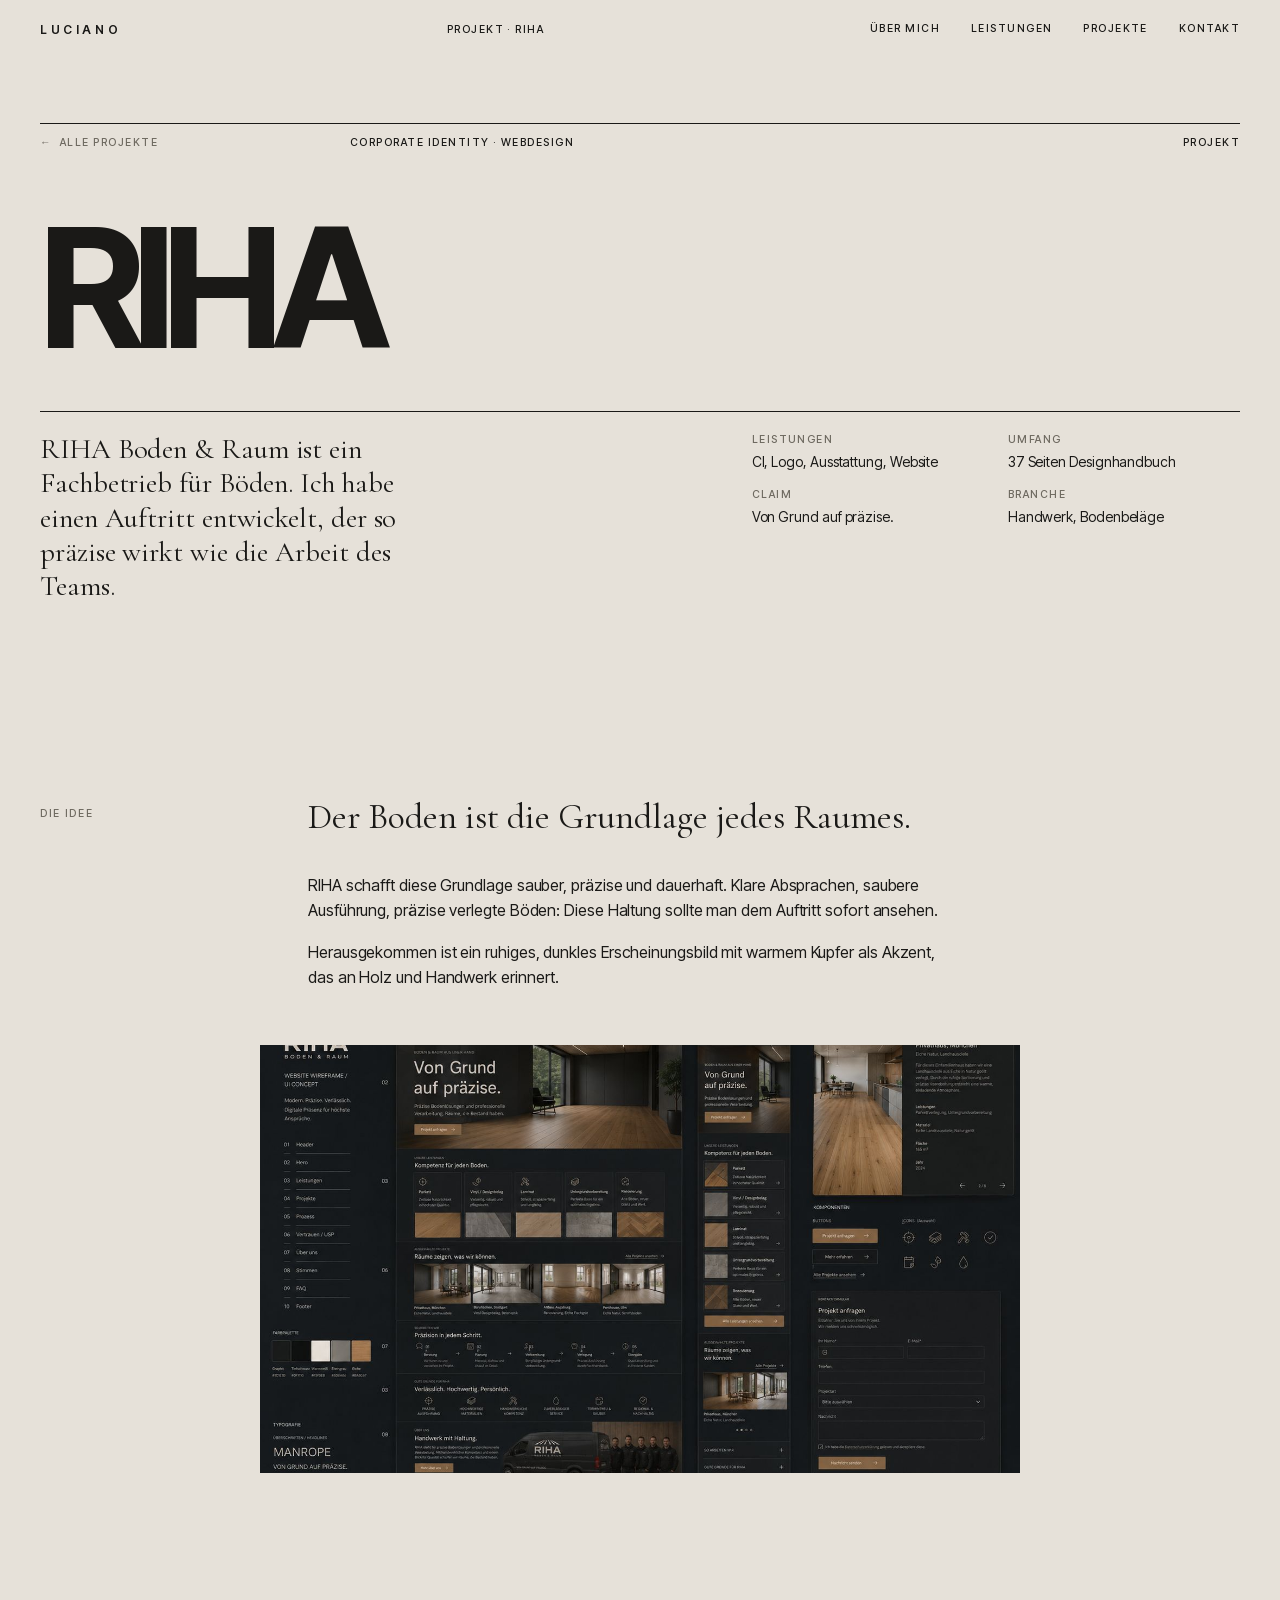
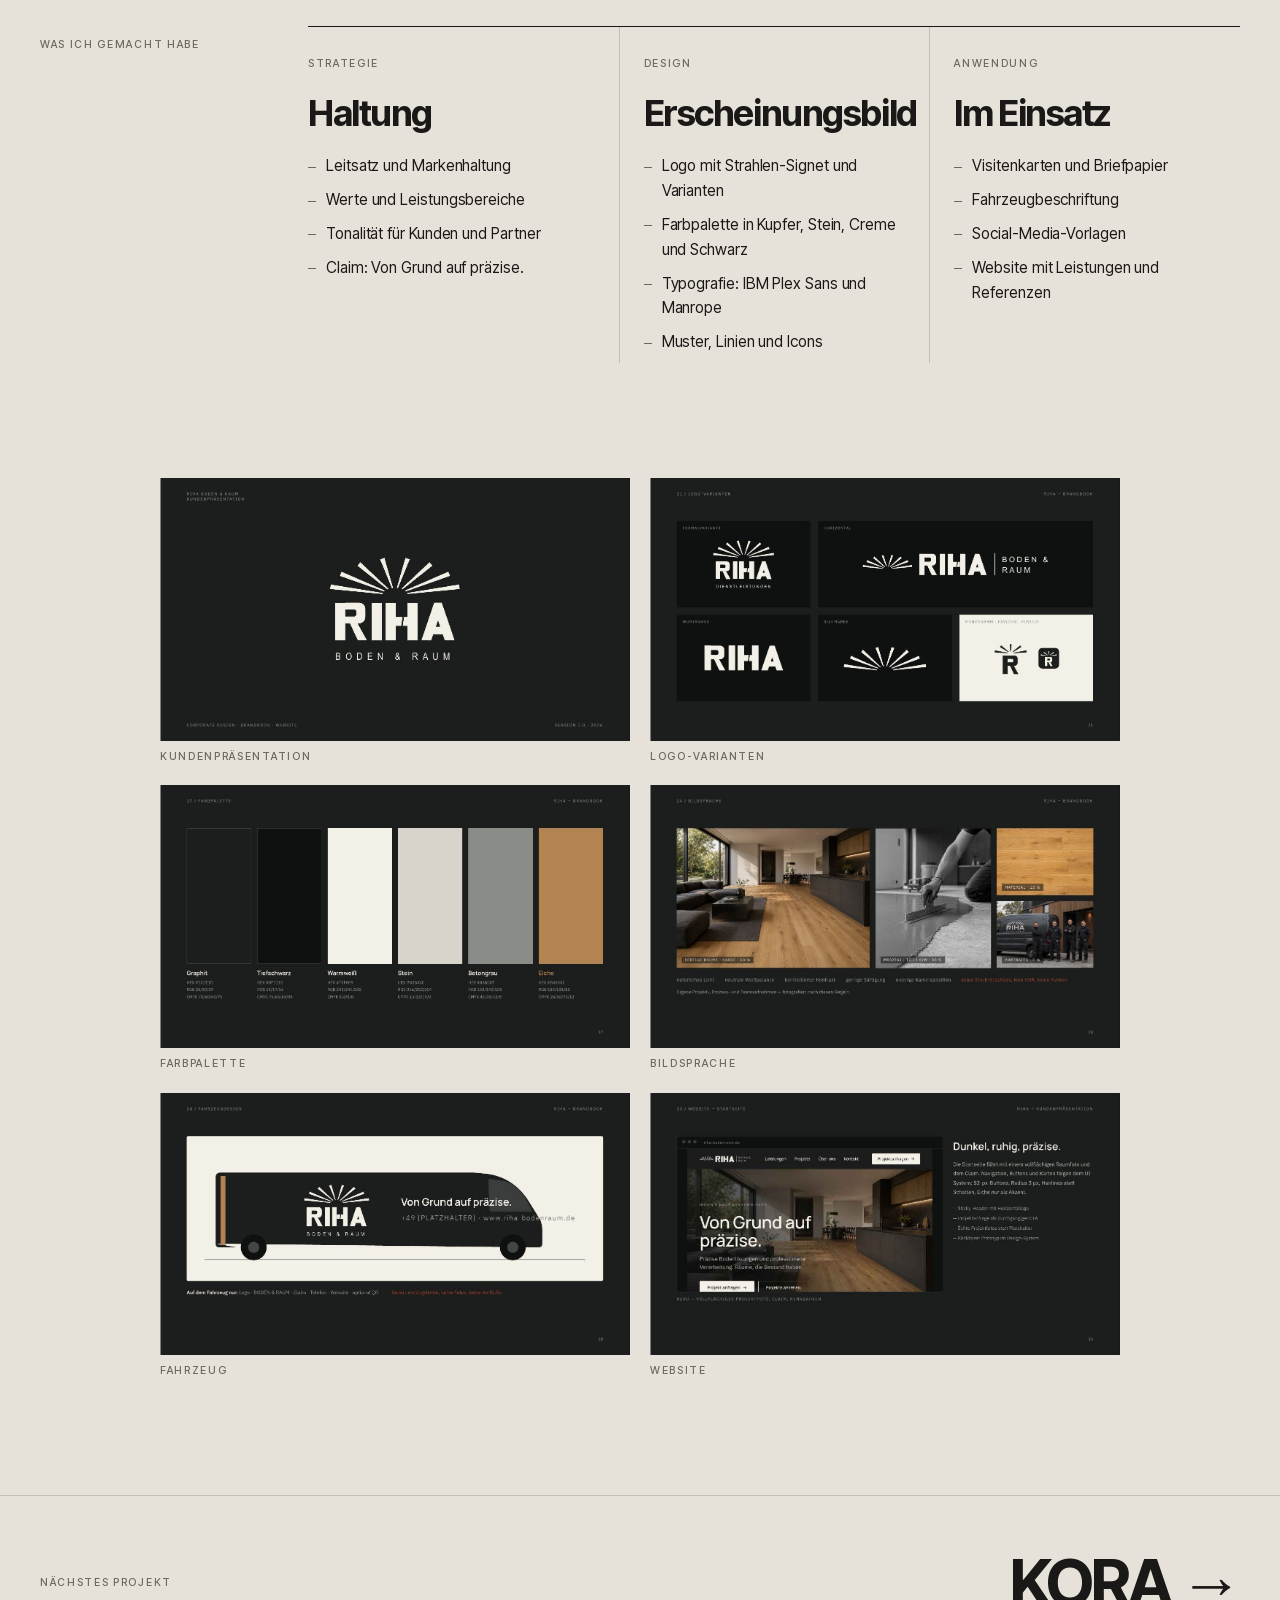
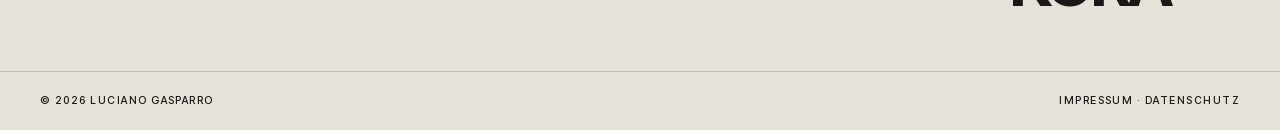
==== projekte/riha.html @ 488e6970 "Portfolio-Website: Startseite, acht Projektseiten, Impressum und Datenschutz Co-Authored-By: Claude " ====
<!doctype html>
<html lang="de">
<head>
<meta charset="utf-8">
<meta name="viewport" content="width=device-width, initial-scale=1, viewport-fit=cover">
<title>RIHA · Luciano</title>
<meta name="claude:viewport-fit-sides" content="cover">
<meta name="description" content="RIHA Boden &amp; Raum: Corporate Identity, Designhandbuch und Website für einen Bodenleger-Betrieb.">
<link rel="stylesheet" href="../assets/fonts/fonts.css">
<link rel="stylesheet" href="../assets/site.css">
<link rel="stylesheet" href="../assets/editorial.css">
<style>
  :root { padding-top: env(safe-area-inset-top, 0px); padding-bottom: env(safe-area-inset-bottom, 0px); }
  .case { --brand: #B07A4A; --brand-ink: #141414; }
  .word-cover { display: grid; place-items: center; text-align: center; padding: 24px; }
  .word-cover .word { font-family: var(--font-display); font-weight: 800; font-stretch: 118%; font-size: clamp(48px, 10vw, 140px); letter-spacing: .04em; line-height: 1; }
  .word-cover .sub { font-family: var(--font-mono); font-size: 12px; letter-spacing: .3em; text-transform: uppercase; margin-top: 16px; opacity: .85; }
</style>
</head>
<body class="case">

<header class="e-top">
  <div class="e-wrap e-top-row">
    <a class="e-logo" href="../index.html">Luciano</a>
    <span class="e-mini e-hide-s">Projekt · RIHA</span>
    <nav class="e-nav" aria-label="Hauptnavigation">
      <a href="../index.html#ueber-mich">Über mich</a>
      <a href="../index.html#leistungen">Leistungen</a>
      <a href="../index.html#projekte">Projekte</a>
      <a href="../index.html#kontakt">Kontakt</a>
    </nav>
  </div>
</header>

<main>
  <section class="c-hero">
    <div class="e-wrap">
      <div class="e-sec-head"><a class="back e-mini" href="../index.html#projekte"><span aria-hidden="true">←</span> Alle Projekte</a><span class="e-mini">Corporate Identity · Webdesign</span><span class="e-mini e-hide-s">Projekt</span></div>
      <h1 class="c-title">RIHA</h1>
      <div class="c-hero-grid">
        <p class="lead">RIHA Boden &amp; Raum ist ein Fachbetrieb für Böden. Ich habe einen Auftritt entwickelt, der so präzise wirkt wie die Arbeit des Teams.</p>
        <dl class="c-meta">
        <div><dt>Leistungen</dt><dd>CI, Logo, Ausstattung, Website</dd></div>
        <div><dt>Umfang</dt><dd>37 Seiten Designhandbuch</dd></div>
        <div><dt>Claim</dt><dd>Von Grund auf präzise.</dd></div>
        <div><dt>Branche</dt><dd>Handwerk, Bodenbeläge</dd></div>
        </dl>
      </div>
    </div>
  </section>

  <section class="case-sec">
    <div class="wrap grid">
      <p class="label">Die Idee</p>
      <div class="body">
        <p class="big">Der Boden ist die Grundlage jedes Raumes.</p>
        <p>RIHA schafft diese Grundlage sauber, präzise und dauerhaft. Klare Absprachen, saubere Ausführung, präzise verlegte Böden: Diese Haltung sollte man dem Auftritt sofort ansehen.</p>
        <p>Herausgekommen ist ein ruhiges, dunkles Erscheinungsbild mit warmem Kupfer als Akzent, das an Holz und Handwerk erinnert.</p>
      </div>
    </div>
  </section>
  <div class="e-wrap c-media-wrap">
    <figure class="c-media"><img src="../assets/projekte/riha/web.jpg" alt="Website von RIHA Boden &amp; Raum auf mehreren Seiten" style="object-position:50% 30%"></figure>
  </div>

  <section class="case-sec">
    <div class="wrap grid">
      <p class="label">Was ich gemacht habe</p>
      <div class="body">
        <div class="did">
          <article>
            <span class="label">Strategie</span>
            <h3>Haltung</h3>
            <ul>
              <li>Leitsatz und Markenhaltung</li>
              <li>Werte und Leistungsbereiche</li>
              <li>Tonalität für Kunden und Partner</li>
              <li>Claim: Von Grund auf präzise.</li>
            </ul>
          </article>
          <article>
            <span class="label">Design</span>
            <h3>Erscheinungsbild</h3>
            <ul>
              <li>Logo mit Strahlen-Signet und Varianten</li>
              <li>Farbpalette in Kupfer, Stein, Creme und Schwarz</li>
              <li>Typografie: IBM Plex Sans und Manrope</li>
              <li>Muster, Linien und Icons</li>
            </ul>
          </article>
          <article>
            <span class="label">Anwendung</span>
            <h3>Im Einsatz</h3>
            <ul>
              <li>Visitenkarten und Briefpapier</li>
              <li>Fahrzeugbeschriftung</li>
              <li>Social-Media-Vorlagen</li>
              <li>Website mit Leistungen und Referenzen</li>
            </ul>
          </article>
        </div>
      </div>
    </div>
  </section>

  <section class="case-sec" aria-label="Bilder">
    <div class="wrap">
      <div class="gallery">
        <figure class="g-half"><img src="../assets/projekte/riha/s1.jpg" alt="Titelseite der RIHA Kundenpräsentation" loading="lazy"><figcaption>Kundenpräsentation</figcaption></figure>
        <figure class="g-half"><img src="../assets/projekte/riha/s12.jpg" alt="RIHA Logo-Varianten" loading="lazy"><figcaption>Logo-Varianten</figcaption></figure>
        <figure class="g-half"><img src="../assets/projekte/riha/s18.jpg" alt="RIHA Farbpalette" loading="lazy"><figcaption>Farbpalette</figcaption></figure>
        <figure class="g-half"><img src="../assets/projekte/riha/s25.jpg" alt="RIHA Bildsprache mit Holzböden" loading="lazy"><figcaption>Bildsprache</figcaption></figure>
        <figure class="g-half"><img src="../assets/projekte/riha/s29.jpg" alt="RIHA Fahrzeugbeschriftung" loading="lazy"><figcaption>Fahrzeug</figcaption></figure>
        <figure class="g-half"><img src="../assets/projekte/riha/s34.jpg" alt="RIHA Website-Startseite" loading="lazy"><figcaption>Website</figcaption></figure>
      </div>
    </div>
  </section>
</main>

<nav class="case-next" aria-label="Nächstes Projekt">
  <div class="wrap">
    <span class="label">Nächstes Projekt</span>
    <a class="big" href="kora.html">KORA →</a>
  </div>
</nav>

<footer class="e-foot">
  <div class="e-wrap e-top-row">
    <span class="e-mini">© 2026 Luciano Gasparro</span>
    <span class="e-mini"><a href="../impressum.html">Impressum</a> · <a href="../datenschutz.html">Datenschutz</a></span>
  </div>
</footer>
</body>
</html>
---- assets/fonts/fonts.css ----
/* latin-ext */
@font-face {
  font-family: 'Cormorant Garamond';
  font-style: italic;
  font-weight: 400;
  font-display: swap;
  src: url(CormorantGaramond-400-italic-latin-ext.woff2) format('woff2');
  unicode-range: U+0100-02BA, U+02BD-02C5, U+02C7-02CC, U+02CE-02D7, U+02DD-02FF, U+0304, U+0308, U+0329, U+1D00-1DBF, U+1E00-1E9F, U+1EF2-1EFF, U+2020, U+20A0-20AB, U+20AD-20C4, U+2113, U+2C60-2C7F, U+A720-A7FF;
}
/* latin */
@font-face {
  font-family: 'Cormorant Garamond';
  font-style: italic;
  font-weight: 400;
  font-display: swap;
  src: url(CormorantGaramond-400-italic-latin.woff2) format('woff2');
  unicode-range: U+0000-00FF, U+0131, U+0152-0153, U+02BB-02BC, U+02C6, U+02DA, U+02DC, U+0304, U+0308, U+0329, U+2000-206F, U+20AC, U+2122, U+2191, U+2193, U+2212, U+2215, U+FEFF, U+FFFD;
}
/* latin-ext */
@font-face {
  font-family: 'Cormorant Garamond';
  font-style: normal;
  font-weight: 400;
  font-display: swap;
  src: url(CormorantGaramond-400-normal-latin-ext.woff2) format('woff2');
  unicode-range: U+0100-02BA, U+02BD-02C5, U+02C7-02CC, U+02CE-02D7, U+02DD-02FF, U+0304, U+0308, U+0329, U+1D00-1DBF, U+1E00-1E9F, U+1EF2-1EFF, U+2020, U+20A0-20AB, U+20AD-20C4, U+2113, U+2C60-2C7F, U+A720-A7FF;
}
/* latin */
@font-face {
  font-family: 'Cormorant Garamond';
  font-style: normal;
  font-weight: 400;
  font-display: swap;
  src: url(CormorantGaramond-400-normal-latin.woff2) format('woff2');
  unicode-range: U+0000-00FF, U+0131, U+0152-0153, U+02BB-02BC, U+02C6, U+02DA, U+02DC, U+0304, U+0308, U+0329, U+2000-206F, U+20AC, U+2122, U+2191, U+2193, U+2212, U+2215, U+FEFF, U+FFFD;
}
/* latin-ext */
@font-face {
  font-family: 'Cormorant Garamond';
  font-style: normal;
  font-weight: 500;
  font-display: swap;
  src: url(CormorantGaramond-500-normal-latin-ext.woff2) format('woff2');
  unicode-range: U+0100-02BA, U+02BD-02C5, U+02C7-02CC, U+02CE-02D7, U+02DD-02FF, U+0304, U+0308, U+0329, U+1D00-1DBF, U+1E00-1E9F, U+1EF2-1EFF, U+2020, U+20A0-20AB, U+20AD-20C4, U+2113, U+2C60-2C7F, U+A720-A7FF;
}
/* latin */
@font-face {
  font-family: 'Cormorant Garamond';
  font-style: normal;
  font-weight: 500;
  font-display: swap;
  src: url(CormorantGaramond-500-normal-latin.woff2) format('woff2');
  unicode-range: U+0000-00FF, U+0131, U+0152-0153, U+02BB-02BC, U+02C6, U+02DA, U+02DC, U+0304, U+0308, U+0329, U+2000-206F, U+20AC, U+2122, U+2191, U+2193, U+2212, U+2215, U+FEFF, U+FFFD;
}
/* latin-ext */
@font-face {
  font-family: 'Inter Tight';
  font-style: italic;
  font-weight: 400;
  font-display: swap;
  src: url(InterTight-400-italic-latin-ext.woff2) format('woff2');
  unicode-range: U+0100-02BA, U+02BD-02C5, U+02C7-02CC, U+02CE-02D7, U+02DD-02FF, U+0304, U+0308, U+0329, U+1D00-1DBF, U+1E00-1E9F, U+1EF2-1EFF, U+2020, U+20A0-20AB, U+20AD-20C4, U+2113, U+2C60-2C7F, U+A720-A7FF;
}
/* latin */
@font-face {
  font-family: 'Inter Tight';
  font-style: italic;
  font-weight: 400;
  font-display: swap;
  src: url(InterTight-400-italic-latin.woff2) format('woff2');
  unicode-range: U+0000-00FF, U+0131, U+0152-0153, U+02BB-02BC, U+02C6, U+02DA, U+02DC, U+0304, U+0308, U+0329, U+2000-206F, U+20AC, U+2122, U+2191, U+2193, U+2212, U+2215, U+FEFF, U+FFFD;
}
/* latin-ext */
@font-face {
  font-family: 'Inter Tight';
  font-style: normal;
  font-weight: 400;
  font-display: swap;
  src: url(InterTight-400-normal-latin-ext.woff2) format('woff2');
  unicode-range: U+0100-02BA, U+02BD-02C5, U+02C7-02CC, U+02CE-02D7, U+02DD-02FF, U+0304, U+0308, U+0329, U+1D00-1DBF, U+1E00-1E9F, U+1EF2-1EFF, U+2020, U+20A0-20AB, U+20AD-20C4, U+2113, U+2C60-2C7F, U+A720-A7FF;
}
/* latin */
@font-face {
  font-family: 'Inter Tight';
  font-style: normal;
  font-weight: 400;
  font-display: swap;
  src: url(InterTight-400-normal-latin.woff2) format('woff2');
  unicode-range: U+0000-00FF, U+0131, U+0152-0153, U+02BB-02BC, U+02C6, U+02DA, U+02DC, U+0304, U+0308, U+0329, U+2000-206F, U+20AC, U+2122, U+2191, U+2193, U+2212, U+2215, U+FEFF, U+FFFD;
}
/* latin-ext */
@font-face {
  font-family: 'Inter Tight';
  font-style: normal;
  font-weight: 500;
  font-display: swap;
  src: url(InterTight-500-normal-latin-ext.woff2) format('woff2');
  unicode-range: U+0100-02BA, U+02BD-02C5, U+02C7-02CC, U+02CE-02D7, U+02DD-02FF, U+0304, U+0308, U+0329, U+1D00-1DBF, U+1E00-1E9F, U+1EF2-1EFF, U+2020, U+20A0-20AB, U+20AD-20C4, U+2113, U+2C60-2C7F, U+A720-A7FF;
}
/* latin */
@font-face {
  font-family: 'Inter Tight';
  font-style: normal;
  font-weight: 500;
  font-display: swap;
  src: url(InterTight-500-normal-latin.woff2) format('woff2');
  unicode-range: U+0000-00FF, U+0131, U+0152-0153, U+02BB-02BC, U+02C6, U+02DA, U+02DC, U+0304, U+0308, U+0329, U+2000-206F, U+20AC, U+2122, U+2191, U+2193, U+2212, U+2215, U+FEFF, U+FFFD;
}
/* latin-ext */
@font-face {
  font-family: 'Inter Tight';
  font-style: normal;
  font-weight: 600;
  font-display: swap;
  src: url(InterTight-600-normal-latin-ext.woff2) format('woff2');
  unicode-range: U+0100-02BA, U+02BD-02C5, U+02C7-02CC, U+02CE-02D7, U+02DD-02FF, U+0304, U+0308, U+0329, U+1D00-1DBF, U+1E00-1E9F, U+1EF2-1EFF, U+2020, U+20A0-20AB, U+20AD-20C4, U+2113, U+2C60-2C7F, U+A720-A7FF;
}
/* latin */
@font-face {
  font-family: 'Inter Tight';
  font-style: normal;
  font-weight: 600;
  font-display: swap;
  src: url(InterTight-600-normal-latin.woff2) format('woff2');
  unicode-range: U+0000-00FF, U+0131, U+0152-0153, U+02BB-02BC, U+02C6, U+02DA, U+02DC, U+0304, U+0308, U+0329, U+2000-206F, U+20AC, U+2122, U+2191, U+2193, U+2212, U+2215, U+FEFF, U+FFFD;
}
/* latin-ext */
@font-face {
  font-family: 'Inter Tight';
  font-style: normal;
  font-weight: 700;
  font-display: swap;
  src: url(InterTight-700-normal-latin-ext.woff2) format('woff2');
  unicode-range: U+0100-02BA, U+02BD-02C5, U+02C7-02CC, U+02CE-02D7, U+02DD-02FF, U+0304, U+0308, U+0329, U+1D00-1DBF, U+1E00-1E9F, U+1EF2-1EFF, U+2020, U+20A0-20AB, U+20AD-20C4, U+2113, U+2C60-2C7F, U+A720-A7FF;
}
/* latin */
@font-face {
  font-family: 'Inter Tight';
  font-style: normal;
  font-weight: 700;
  font-display: swap;
  src: url(InterTight-700-normal-latin.woff2) format('woff2');
  unicode-range: U+0000-00FF, U+0131, U+0152-0153, U+02BB-02BC, U+02C6, U+02DA, U+02DC, U+0304, U+0308, U+0329, U+2000-206F, U+20AC, U+2122, U+2191, U+2193, U+2212, U+2215, U+FEFF, U+FFFD;
}
---- assets/site.css ----
/* Layout: editorial und minimal. Greige Papier, Schwarz, viel Weißraum, schwere Grotesk-Headlines,
   feine Serif für Zitate, winzige gesperrte Labels. Bilder in der Übersicht schwarz-weiß. */
:root {
  --paper: #E6E1D9;
  --paper-2: #DCD6CC;
  --ink: #1A1917;
  --ink-soft: #6E6960;
  --line: #C6BFB3;
  --accent: #1A1917;
  --on-accent: #E6E1D9;
  --band: #1A1917;
  --on-band: #E6E1D9;
  --font-display: "Inter Tight", "Helvetica Neue", Arial, sans-serif;
  --font-body: "Inter Tight", "Helvetica Neue", Arial, sans-serif;
  --font-serif: "Cormorant Garamond", Georgia, "Times New Roman", serif;
  --font-mono: "Inter Tight", "Helvetica Neue", Arial, sans-serif;
  --max: 1240px;
}
/* Bewusst nur helles Papier: der Editorial-Look lebt vom Greige. */
:root { color-scheme: light; }

* { box-sizing: border-box; }
html { scroll-behavior: smooth; }
body {
  margin: 0; background: var(--paper); color: var(--ink);
  font-family: var(--font-body); font-size: 17px; line-height: 1.6;
  -webkit-font-smoothing: antialiased;
}
body::before { content: ""; position: fixed; inset: 0 0 auto; height: env(safe-area-inset-top, 0px); z-index: 10; background: var(--paper); }
a { color: inherit; }
:focus-visible { outline: 2px solid var(--accent); outline-offset: 3px; }
.wrap {
  max-width: var(--max); margin: 0 auto;
  padding-left: max(16px, env(safe-area-inset-left, 0px));
  padding-right: max(16px, env(safe-area-inset-right, 0px));
}
@media (min-width: 720px) { .wrap { padding-left: max(40px, env(safe-area-inset-left, 0px)); padding-right: max(40px, env(safe-area-inset-right, 0px)); } }

.label {
  font-family: var(--font-mono); font-size: 12px; letter-spacing: .08em;
  text-transform: uppercase; color: var(--ink-soft);
}
h1, h2, h3 { font-family: var(--font-display); margin: 0; text-wrap: balance; }
h2 {
  font-size: clamp(34px, 5.4vw, 64px); line-height: .98; font-weight: 800;
  font-stretch: 112%; letter-spacing: -.02em; text-transform: uppercase;
}

/* Header */
header.top {
  position: sticky; top: env(safe-area-inset-top, 0px); z-index: 5;
  background: color-mix(in srgb, var(--paper) 88%, transparent);
  backdrop-filter: blur(10px); border-bottom: 1px solid var(--line);
}
header.top .wrap { display: flex; align-items: center; justify-content: space-between; gap: 16px; padding-block: 14px; }
.logo { font-family: var(--font-display); font-weight: 900; font-stretch: 125%; font-size: 18px; text-decoration: none; letter-spacing: -.01em; }
.logo span { color: var(--accent); }
nav.main { display: flex; gap: 22px; align-items: center; }
nav.main a { text-decoration: none; font-size: 15px; color: var(--ink-soft); }
nav.main a:hover { color: var(--ink); }
.btn {
  display: inline-flex; align-items: center; gap: 10px; border: 0; cursor: pointer;
  background: var(--accent); color: var(--on-accent); text-decoration: none;
  font: 600 15px/1 var(--font-body); padding: 13px 18px; border-radius: 999px;
  transition: transform .2s ease;
}
.btn:hover { transform: translateY(-1px); }
.btn.ghost { background: transparent; color: var(--ink); box-shadow: inset 0 0 0 1.5px var(--ink); }
nav.main .btn { color: var(--on-accent); padding: 10px 16px; }
@media (max-width: 760px) { nav.main a:not(.btn) { display: none; } }

/* Hero */
.hero .wrap {
  display: grid; grid-template-columns: minmax(0, 1.35fr) minmax(260px, .85fr); gap: clamp(24px, 4vw, 56px);
  align-items: end; padding-block: clamp(40px, 7vw, 88px) clamp(40px, 6vw, 72px);
}
.hero h1 {
  font-size: clamp(42px, 7vw, 100px); line-height: .86; font-weight: 900;
  font-stretch: 125%; letter-spacing: -.035em; text-transform: uppercase;
}
.hero h1 em { font-style: normal; color: var(--accent); display: block; font-stretch: 62%; font-weight: 800; letter-spacing: -.02em; }
.hero .lead { font-size: clamp(18px, 1.6vw, 21px); max-width: 34ch; margin: 28px 0 32px; color: var(--ink); }
.hero .actions { display: flex; flex-wrap: wrap; gap: 12px; }
.hero .meta { display: flex; flex-wrap: wrap; gap: 8px 22px; margin-top: 36px; }
.portrait { position: relative; margin: 0; min-width: 0; }
.portrait img { display: block; width: 100%; max-width: 100%; aspect-ratio: 4 / 5; object-fit: cover; object-position: 50% 18%; border-radius: 4px; filter: contrast(1.04); }
.portrait figcaption {
  position: absolute; left: 14px; bottom: 14px; background: var(--paper); color: var(--ink);
  font-family: var(--font-mono); font-size: 12px; padding: 7px 10px; border-radius: 3px;
  display: flex; gap: 8px; align-items: center;
}
.dot { width: 8px; height: 8px; border-radius: 50%; background: #1FB35A; box-shadow: 0 0 0 3px color-mix(in srgb, #1FB35A 25%, transparent); }
@media (max-width: 820px) {
  .hero .wrap { grid-template-columns: 1fr; }
  .portrait { max-width: 420px; }
}

/* Laufband */
.ticker { border-block: 1px solid var(--line); overflow: hidden; background: var(--paper-2); }
.ticker .row { display: flex; gap: 40px; padding-block: 16px; white-space: nowrap; width: max-content; animation: run 38s linear infinite; }
.ticker span { font-family: var(--font-display); font-weight: 700; font-stretch: 115%; font-size: 20px; text-transform: uppercase; letter-spacing: -.01em; }
.ticker span.x { color: var(--accent); }
@keyframes run { to { transform: translateX(-50%); } }
@media (prefers-reduced-motion: reduce) { .ticker .row { animation: none; } html { scroll-behavior: auto; } }

section.block { padding-block: clamp(64px, 9vw, 120px); }
.head { display: grid; grid-template-columns: 220px 1fr; gap: 24px; margin-bottom: clamp(36px, 5vw, 56px); }
.head .label { padding-top: 10px; }
@media (max-width: 760px) { .head { grid-template-columns: 1fr; gap: 12px; } }

/* Über mich */
.about { display: grid; grid-template-columns: 220px 1fr 1fr; gap: 24px 48px; }
.about p { margin: 0 0 1em; max-width: 60ch; }
.about .big { font-family: var(--font-display); font-weight: 600; font-stretch: 100%; font-size: clamp(22px, 2.3vw, 30px); line-height: 1.22; letter-spacing: -.01em; }
.facts { grid-column: 2 / -1; display: grid; grid-template-columns: repeat(3, 1fr); border-top: 1px solid var(--line); margin-top: 16px; }
.facts div { padding: 20px 20px 0 0; }
.facts strong { display: block; font-family: var(--font-display); font-size: 17px; font-weight: 700; margin-bottom: 4px; }
.facts span { color: var(--ink-soft); font-size: 15px; }
@media (max-width: 900px) {
  .about { grid-template-columns: 1fr; }
  .facts { grid-column: auto; grid-template-columns: 1fr; }
  .facts div { padding: 16px 0; border-bottom: 1px solid var(--line); }
}

/* Leistungen */
.services { display: grid; grid-template-columns: repeat(3, 1fr); border-top: 1.5px solid var(--ink); }
.service { padding: 28px 28px 32px 0; border-right: 1px solid var(--line); min-width: 0; }
.service + .service { padding-left: 28px; }
.service:last-child { border-right: 0; }
.service .label { color: var(--accent); }
.service h3 { font-size: clamp(26px, 2.6vw, 34px); font-weight: 800; font-stretch: 112%; text-transform: uppercase; letter-spacing: -.015em; margin: 14px 0 12px; }
.service p { margin: 0 0 18px; color: var(--ink-soft); }
.service ul { list-style: none; margin: 0; padding: 0; display: grid; gap: 8px; }
.service li { display: flex; gap: 10px; font-size: 15.5px; }
.service li::before { content: ""; flex: none; width: 10px; height: 1.5px; background: var(--ink); margin-top: .8em; }
@media (max-width: 900px) {
  .services { grid-template-columns: 1fr; }
  .service, .service + .service { padding: 26px 0; border-right: 0; border-bottom: 1px solid var(--line); }
}

/* Ablauf */
.steps { display: grid; grid-template-columns: repeat(4, 1fr); gap: 16px; counter-reset: s; }
.step { background: var(--paper-2); border-radius: 4px; padding: 22px; min-width: 0; }
.step .n { font-family: var(--font-mono); font-size: 13px; color: var(--accent); }
.step h3 { font-size: 21px; font-weight: 700; font-stretch: 105%; margin: 26px 0 8px; }
.step p { margin: 0; font-size: 15px; color: var(--ink-soft); }
@media (max-width: 900px) { .steps { grid-template-columns: 1fr 1fr; } }
@media (max-width: 520px) { .steps { grid-template-columns: 1fr; } }

/* Projekte */
.projects { display: grid; grid-template-columns: repeat(2, 1fr); gap: clamp(20px, 3vw, 36px); }
.project { min-width: 0; text-decoration: none; display: block; }
.project .cover {
  aspect-ratio: 4 / 3; max-width: 100%; border-radius: 4px; overflow: hidden; position: relative;
  background: var(--paper-2); display: grid; place-items: center;
}
.project .cover img { width: 100%; height: 100%; object-fit: cover; display: block; transition: transform .5s ease; }
.project:hover .cover img { transform: scale(1.03); }
.project .cover.empty { border: 1.5px dashed var(--line); }
.project .cover.empty b { font-family: var(--font-display); font-weight: 900; font-stretch: 125%; font-size: clamp(48px, 8vw, 96px); color: var(--line); letter-spacing: -.03em; }
.project .info { display: flex; justify-content: space-between; gap: 16px; padding-top: 14px; align-items: baseline; }
.project h3 { font-size: 22px; font-weight: 700; font-stretch: 105%; }
.project p { margin: 4px 0 0; color: var(--ink-soft); font-size: 15.5px; }
.tags { display: flex; flex-wrap: wrap; gap: 6px; margin-top: 12px; }
.tag { font-family: var(--font-mono); font-size: 11.5px; padding: 4px 9px; border-radius: 99px; border: 1px solid var(--line); color: var(--ink-soft); }
@media (max-width: 700px) { .projects { grid-template-columns: 1fr; } }

/* Kontakt */
.contact { background: var(--accent); color: var(--on-accent); }
.contact .wrap { display: grid; grid-template-columns: 1.1fr 1fr; gap: clamp(32px, 5vw, 72px); padding-block: clamp(64px, 9vw, 120px); }
.contact h2 { font-size: clamp(40px, 7vw, 92px); }
.contact .label { color: color-mix(in srgb, var(--on-accent) 75%, transparent); }
.contact p { max-width: 42ch; font-size: 18px; }
.mail { display: flex; flex-wrap: wrap; align-items: center; gap: 10px; margin-top: 28px; }
.mail code { font-family: var(--font-mono); font-size: 16px; background: color-mix(in srgb, #000 18%, transparent); padding: 10px 14px; border-radius: 4px; user-select: all; overflow-wrap: anywhere; }
.mail button { font: 500 14px var(--font-body); background: transparent; color: var(--on-accent); border: 1.5px solid color-mix(in srgb, var(--on-accent) 60%, transparent); border-radius: 99px; padding: 9px 14px; cursor: pointer; }
form.cf { display: grid; gap: 14px; min-width: 0; }
.cf label { display: grid; gap: 6px; font-size: 14px; }
.cf input, .cf textarea, .cf select {
  font: 16px var(--font-body); color: var(--ink); background: var(--paper);
  border: 0; border-radius: 4px; padding: 13px 14px; width: 100%;
}
.cf textarea { min-height: 120px; resize: vertical; }
.cf .row2 { display: grid; grid-template-columns: 1fr 1fr; gap: 14px; }
.cf .btn { background: var(--ink); color: var(--paper); justify-self: start; }
.cf .note { font-size: 14px; min-height: 1.4em; margin: 0; }
@media (max-width: 820px) { .contact .wrap { grid-template-columns: 1fr; } .cf .row2 { grid-template-columns: 1fr; } }

footer .wrap { display: flex; flex-wrap: wrap; justify-content: space-between; gap: 12px; padding-block: 28px; font-size: 14px; color: var(--ink-soft); }
footer a { text-decoration: none; }

/* ---------- Projekt-Karten mit Markenkachel ---------- */
.project .cover.tile { background: var(--tile-bg); color: var(--tile-fg); }
.project .cover.tile b { font-family: var(--font-display); font-weight: 800; font-stretch: 118%; font-size: clamp(36px, 6vw, 72px); letter-spacing: .06em; color: inherit; }
.project .cover.tile small { position: absolute; left: 18px; bottom: 16px; font-family: var(--font-mono); font-size: 11.5px; letter-spacing: .08em; text-transform: uppercase; opacity: .8; }
.project .more { font-family: var(--font-mono); font-size: 12px; letter-spacing: .06em; text-transform: uppercase; color: var(--accent); white-space: nowrap; }
.project.soon { opacity: .75; }

/* ---------- Projekt-Detailseite (einheitliche Vorlage) ----------
   Jede Projektseite setzt nur --brand und --brand-ink auf <body>. */
.case { --brand: var(--accent); --brand-ink: #fff; }
.back { display: inline-flex; gap: 8px; align-items: center; font-family: var(--font-mono); font-size: 12px; letter-spacing: .08em; text-transform: uppercase; text-decoration: none; color: var(--ink-soft); }
.back:hover { color: var(--ink); }
.case-hero .wrap { padding-block: clamp(32px, 5vw, 56px) clamp(28px, 4vw, 48px); display: grid; gap: 22px; }
.case-hero h1 { font-size: clamp(56px, 12vw, 168px); line-height: .85; font-weight: 900; font-stretch: 125%; letter-spacing: -.035em; text-transform: uppercase; }
.case-hero .lead { font-size: clamp(19px, 1.8vw, 24px); line-height: 1.45; max-width: 46ch; margin: 0; }
.chip { display: inline-flex; align-items: center; gap: 8px; font-family: var(--font-mono); font-size: 12px; letter-spacing: .06em; text-transform: uppercase; padding: 6px 11px; border-radius: 99px; background: var(--brand); color: var(--brand-ink); width: max-content; }
.case-meta { display: grid; grid-template-columns: repeat(4, 1fr); border-top: 1.5px solid var(--ink); border-bottom: 1px solid var(--line); }
.case-meta div { padding: 16px 16px 18px 0; min-width: 0; }
.case-meta div + div { padding-left: 16px; border-left: 1px solid var(--line); }
.case-meta dt { font-family: var(--font-mono); font-size: 11.5px; letter-spacing: .08em; text-transform: uppercase; color: var(--ink-soft); margin-bottom: 6px; }
.case-meta dd { margin: 0; font-weight: 500; font-size: 15.5px; }
@media (max-width: 760px) { .case-meta { grid-template-columns: 1fr 1fr; } .case-meta div:nth-child(3) { padding-left: 0; border-left: 0; } .case-meta div:nth-child(n+3) { border-top: 1px solid var(--line); } }

.case-cover { margin: 0; border-radius: 4px; overflow: hidden; background: var(--brand); color: var(--brand-ink); aspect-ratio: 16 / 7; max-width: 100%; position: relative; }
.case-cover img { width: 100%; height: 100%; object-fit: cover; display: block; }
@media (max-width: 640px) { .case-cover { aspect-ratio: 4 / 3; } }

.case-sec { padding-block: clamp(48px, 7vw, 96px) 0; }
.case-sec .grid { display: grid; grid-template-columns: 220px minmax(0, 1fr); gap: 24px 48px; }
.case-sec h2 { font-size: clamp(28px, 3.6vw, 44px); margin-bottom: 18px; }
.case-sec .body p { margin: 0 0 1em; max-width: 64ch; }
.case-sec .body p.big { font-family: var(--font-display); font-weight: 600; font-size: clamp(21px, 2.1vw, 27px); line-height: 1.3; letter-spacing: -.01em; max-width: 40ch; }
@media (max-width: 760px) { .case-sec .grid { grid-template-columns: 1fr; gap: 10px; } }

.did { display: grid; grid-template-columns: repeat(3, 1fr); border-top: 1.5px solid var(--ink); }
.did article { padding: 22px 24px 8px 0; min-width: 0; }
.did article + article { padding-left: 24px; border-left: 1px solid var(--line); }
.did h3 { font-size: 22px; font-weight: 800; font-stretch: 112%; text-transform: uppercase; margin: 10px 0 12px; }
.did .label { color: var(--accent); }
.did ul { list-style: none; margin: 0; padding: 0; display: grid; gap: 9px; }
.did li { display: flex; gap: 10px; font-size: 15.5px; }
.did li::before { content: ""; flex: none; width: 10px; height: 1.5px; background: var(--ink); margin-top: .8em; }
@media (max-width: 860px) { .did { grid-template-columns: 1fr; } .did article, .did article + article { padding: 20px 0; border-left: 0; border-bottom: 1px solid var(--line); } }

.gallery { display: grid; grid-template-columns: repeat(6, 1fr); gap: 14px; }
.gallery figure { margin: 0; min-width: 0; }
.gallery .g-wide { grid-column: span 6; }
.gallery .g-half { grid-column: span 3; }
.gallery .g-third { grid-column: span 2; }
.gallery .ph { aspect-ratio: 4 / 3; max-width: 100%; border-radius: 4px; border: 1.5px dashed var(--line); display: grid; place-items: center; color: var(--ink-soft); font-family: var(--font-mono); font-size: 12px; letter-spacing: .06em; text-transform: uppercase; text-align: center; padding: 12px; }
.gallery .g-wide .ph { aspect-ratio: 16 / 7; }
.gallery img { width: 100%; height: auto; display: block; border-radius: 4px; }
.gallery figcaption { font-size: 14px; color: var(--ink-soft); padding-top: 8px; }
@media (max-width: 700px) { .gallery .g-half, .gallery .g-third { grid-column: span 6; } }

.result { display: grid; grid-template-columns: repeat(3, 1fr); gap: 14px; }
.result div { background: var(--paper-2); border-radius: 4px; padding: 20px; min-width: 0; }
.result strong { display: block; font-family: var(--font-display); font-size: clamp(26px, 3vw, 38px); font-weight: 800; font-stretch: 110%; line-height: 1; margin-bottom: 10px; font-variant-numeric: tabular-nums; }
.result span { font-size: 15px; color: var(--ink-soft); }
@media (max-width: 760px) { .result { grid-template-columns: 1fr; } }

.case-next { margin-top: clamp(64px, 9vw, 120px); border-top: 1px solid var(--line); }
.case-next .wrap { display: flex; flex-wrap: wrap; justify-content: space-between; align-items: center; gap: 20px; padding-block: 36px; }
.case-next a.big { font-family: var(--font-display); font-weight: 800; font-stretch: 115%; font-size: clamp(26px, 4vw, 44px); text-transform: uppercase; text-decoration: none; letter-spacing: -.02em; }
.case-next a.big:hover { color: var(--accent); }

/* LUNARA: Phasen-Grafik */
.phases { display: grid; grid-template-columns: repeat(4, 1fr); gap: 12px; }
.phase { border-radius: 4px; padding: 20px 18px 22px; min-width: 0; background: var(--ph); color: var(--ph-ink); display: grid; gap: 6px; align-content: start; }
.phase .when { font-family: var(--font-mono); font-size: 11.5px; letter-spacing: .08em; text-transform: uppercase; opacity: .85; }
.phase b { font-family: var(--font-display); font-weight: 800; font-stretch: 120%; font-size: clamp(28px, 3vw, 40px); letter-spacing: .04em; line-height: 1; margin: 18px 0 4px; }
.phase .mood { font-size: 15px; }
.phase .herbs { font-size: 13.5px; opacity: .85; margin-top: 10px; }
@media (max-width: 900px) { .phases { grid-template-columns: 1fr 1fr; } }
@media (max-width: 460px) { .phases { grid-template-columns: 1fr; } }

.range { width: 100%; border-collapse: collapse; font-size: 15.5px; }
.range-wrap { overflow-x: auto; }
.range th, .range td { text-align: left; padding: 12px 12px 12px 0; border-bottom: 1px solid var(--line); vertical-align: top; }
.range th { font-family: var(--font-mono); font-size: 11.5px; letter-spacing: .08em; text-transform: uppercase; color: var(--ink-soft); font-weight: 400; }
.range td.num { text-align: right; font-variant-numeric: tabular-nums; white-space: nowrap; padding-right: 0; }
.range th.num { text-align: right; padding-right: 0; }

.lunara-cover { display: grid; place-items: center; text-align: center; padding: 24px; }
.lunara-cover .word { font-family: "Cormorant Garamond", Georgia, serif; font-weight: 500; font-size: clamp(56px, 11vw, 150px); letter-spacing: .28em; margin-right: -.28em; line-height: 1; }
.lunara-cover .sub { font-family: var(--font-mono); font-size: 12px; letter-spacing: .3em; text-transform: uppercase; margin-top: 14px; opacity: .85; }
.lunara-cover .moons { display: flex; gap: 14px; justify-content: center; margin-top: 26px; }
.lunara-cover .moons i { width: 18px; height: 18px; border-radius: 50%; border: 1.5px solid currentColor; display: block; }
.lunara-cover .moons i:nth-child(2) { background: linear-gradient(90deg, transparent 50%, currentColor 50%); }
.lunara-cover .moons i:nth-child(3) { background: currentColor; }
.lunara-cover .moons i:nth-child(4) { background: linear-gradient(90deg, currentColor 50%, transparent 50%); }
.phase img { width: calc(100% + 36px); max-width: none; margin: -20px -18px 6px; aspect-ratio: 4 / 3; object-fit: cover; border-radius: 4px 4px 0 0; display: block; }
.phase b { margin-top: 10px; }
.journey { list-style: none; counter-reset: j; margin: 24px 0 0; padding: 0; display: grid; grid-template-columns: repeat(4, 1fr); gap: 1px; background: var(--line); border: 1px solid var(--line); border-radius: 4px; overflow: hidden; }
.journey li { counter-increment: j; background: var(--paper); padding: 16px 14px 18px; display: grid; gap: 4px; min-width: 0; }
.journey li::before { content: counter(j, decimal-leading-zero); font-family: var(--font-mono); font-size: 12px; color: var(--accent); }
.journey b { font-family: var(--font-display); font-size: 17px; font-weight: 700; }
.journey span { font-size: 14px; color: var(--ink-soft); }
@media (max-width: 760px) { .journey { grid-template-columns: 1fr 1fr; } }
.quote { margin: 32px 0 0; padding: 0 0 0 20px; border-left: 3px solid var(--brand); font-family: var(--font-display); font-weight: 600; font-size: clamp(20px, 2vw, 26px); line-height: 1.3; max-width: 44ch; }
.journey.plain { counter-reset: none; grid-template-columns: repeat(auto-fit, minmax(180px, 1fr)); }
.journey.plain li::before { content: none; }
.case-cover.video-cover { aspect-ratio: 16 / 9; background: #F9F8F7; }
.case-cover video { width: 100%; height: 100%; display: block; object-fit: contain; }
.case-cover:has(img[src*="deepslee/start"]) { background: linear-gradient(90deg, #1F4AA7, #BE70E0); }
.case-cover img[src*="deepslee/start"] { object-fit: contain; }
.project .cover img[src*="deepslee/start"] { object-fit: contain; background: linear-gradient(90deg, #1F4AA7, #BE70E0); }


/* ================= Editorial-Stil (überschreibt die Grundformen) ================= */
body { font-size: 16px; line-height: 1.6; letter-spacing: -.005em; }
.label, .case-meta dt, .range th, .project .more, .tag, .back, .chip, .phase .when, .journey li::before, .gallery figcaption, .lunara-cover .sub {
  font-family: var(--font-body); font-size: 10.5px; font-weight: 500; letter-spacing: .16em; text-transform: uppercase;
}
h1, h2, h3 { font-family: var(--font-display); font-stretch: normal; }
h2 { font-weight: 700; font-stretch: normal; letter-spacing: -.045em; font-size: clamp(40px, 6.4vw, 84px); line-height: .9; }

header.top { background: color-mix(in srgb, var(--paper) 92%, transparent); border-bottom: 0; }
header.top .wrap { padding-block: 22px; }
.logo { font-family: var(--font-body); font-weight: 600; font-stretch: normal; font-size: 13px; letter-spacing: .28em; }
.logo span { color: inherit; }
nav.main { gap: 28px; }
nav.main a { font-size: 10.5px; letter-spacing: .16em; text-transform: uppercase; color: var(--ink); }
nav.main a:hover { opacity: .6; }

.btn { background: var(--ink); color: var(--paper); border-radius: 0; font: 500 11px/1 var(--font-body); letter-spacing: .16em; text-transform: uppercase; padding: 15px 22px; }
.btn.ghost { background: transparent; color: var(--ink); box-shadow: inset 0 0 0 1px var(--ink); }
nav.main .btn { color: var(--paper); padding: 11px 16px; }

/* Hero */
.hero .wrap { grid-template-columns: minmax(0, 1.4fr) minmax(240px, .75fr); align-items: end; padding-block: clamp(48px, 9vw, 120px) clamp(56px, 8vw, 104px); }
.hero h1 { font-weight: 700; font-stretch: normal; letter-spacing: -.055em; line-height: .86; font-size: clamp(52px, 9.6vw, 140px); text-transform: none; }
.hero h1 em { font-family: var(--font-serif); font-style: italic; font-weight: 400; font-stretch: normal; letter-spacing: -.01em; color: var(--ink); display: block; }
.hero .lead { font-family: var(--font-serif); font-size: clamp(21px, 2vw, 27px); line-height: 1.3; max-width: 30ch; }
.portrait img { border-radius: 0; filter: grayscale(1) contrast(1.02); }
.portrait figcaption { border-radius: 0; font-family: var(--font-body); font-size: 10px; letter-spacing: .14em; text-transform: uppercase; }
.dot { background: var(--ink); box-shadow: none; }
.ticker { display: none; }

section.block { padding-block: clamp(80px, 11vw, 160px); }
.about .big { font-family: var(--font-serif); font-weight: 400; font-size: clamp(26px, 2.8vw, 38px); line-height: 1.15; letter-spacing: 0; }
.facts strong { font-family: var(--font-body); font-weight: 600; font-size: 15px; }

.services { border-top: 1px solid var(--ink); }
.service .label, .did .label { color: var(--ink-soft); }
.service h3, .did h3 { font-weight: 700; font-stretch: normal; letter-spacing: -.04em; text-transform: none; font-size: clamp(28px, 2.8vw, 38px); }
.service li::before, .did li::before { background: var(--ink-soft); width: 8px; height: 1px; }

.step { background: transparent; border-top: 1px solid var(--ink); border-radius: 0; padding: 18px 0 0; }
.step .n { color: var(--ink-soft); font-family: var(--font-body); font-size: 10.5px; letter-spacing: .16em; }
.step h3 { font-weight: 600; font-stretch: normal; letter-spacing: -.02em; }
.steps { gap: 28px; }

/* Projekte: Übersicht schwarz-weiß */
.projects { gap: clamp(28px, 4vw, 56px) clamp(20px, 3vw, 40px); }
.project .cover { border-radius: 0; background: var(--paper-2); }
.project .cover img { filter: grayscale(1) contrast(1.04) brightness(1.02); transition: transform .6s ease, filter .6s ease; }
.project .cover.tile { filter: grayscale(1); }
.project:hover .cover img { transform: scale(1.02); }
.project h3 { font-weight: 600; font-stretch: normal; letter-spacing: -.02em; font-size: 20px; }
.project .more { color: var(--ink); }
.tag { border-radius: 0; border: 0; padding: 0; color: var(--ink-soft); }
.tags { gap: 4px 14px; }
.project .cover.tile b { font-family: var(--font-display); font-stretch: normal; letter-spacing: -.04em; font-weight: 700; }

/* Kontakt als dunkles Band */
.contact { background: var(--band); color: var(--on-band); }
.contact h2 { font-size: clamp(48px, 8vw, 112px); }
.contact .label { color: color-mix(in srgb, var(--on-band) 60%, transparent); }
.contact p { font-family: var(--font-serif); font-size: 22px; line-height: 1.35; }
.mail code { font-family: var(--font-body); background: transparent; border-bottom: 1px solid color-mix(in srgb, var(--on-band) 40%, transparent); border-radius: 0; padding: 6px 0; letter-spacing: .02em; }
.mail button { color: var(--on-band); border-radius: 0; font-size: 10.5px; letter-spacing: .16em; text-transform: uppercase; border: 1px solid color-mix(in srgb, var(--on-band) 50%, transparent); }
.cf label { font-size: 10.5px; letter-spacing: .16em; text-transform: uppercase; }
.cf input, .cf textarea, .cf select { border-radius: 0; background: transparent; color: var(--on-band); border: 0; border-bottom: 1px solid color-mix(in srgb, var(--on-band) 40%, transparent); padding: 10px 0; text-transform: none; letter-spacing: 0; }
.cf select option { color: #1A1917; }
.cf .btn { background: var(--on-band); color: var(--band); }

footer .wrap { font-size: 10.5px; letter-spacing: .16em; text-transform: uppercase; }

/* Projektseiten */
.chip { background: transparent; color: var(--ink); border: 1px solid var(--ink); border-radius: 0; padding: 7px 11px; }
.case-hero h1 { font-weight: 700; font-stretch: normal; letter-spacing: -.055em; text-transform: none; font-size: clamp(64px, 13vw, 190px); line-height: .84; }
.case-hero .lead { font-family: var(--font-serif); font-size: clamp(22px, 2.2vw, 30px); line-height: 1.25; max-width: 34ch; }
.case-meta { border-top: 1px solid var(--ink); }
.case-meta dd { font-size: 14.5px; }
.case-cover, .gallery img, .phase, .result div, .phase img { border-radius: 0; }
.case-sec { padding-block: clamp(64px, 9vw, 128px) 0; }
.case-sec h2 { font-size: clamp(32px, 4.2vw, 56px); }
.case-sec .body p.big { font-family: var(--font-serif); font-weight: 400; font-size: clamp(26px, 2.8vw, 38px); line-height: 1.15; letter-spacing: 0; }
.did { border-top: 1px solid var(--ink); }
.result div { background: transparent; border-top: 1px solid var(--ink); padding: 18px 0 0; }
.result strong { font-weight: 700; font-stretch: normal; letter-spacing: -.045em; font-size: clamp(36px, 4vw, 56px); }
.result { gap: 28px; }
.journey { border-radius: 0; }
.journey li::before { color: var(--ink-soft); }
.journey b { font-family: var(--font-body); font-weight: 600; }
.quote { border-left: 0; padding: 0; font-family: var(--font-serif); font-style: italic; font-weight: 400; font-size: clamp(26px, 2.8vw, 38px); line-height: 1.15; }
.case-next a.big { font-weight: 700; font-stretch: normal; letter-spacing: -.045em; text-transform: none; font-size: clamp(32px, 5vw, 64px); }
.case-next a.big:hover { opacity: .6; color: inherit; }
.back:hover { opacity: .6; }
.phase b { font-family: var(--font-display); font-stretch: normal; letter-spacing: -.03em; font-weight: 700; }
.word-cover .word { font-stretch: normal !important; letter-spacing: -.04em !important; font-weight: 700 !important; }
.gallery .ph { border-radius: 0; }
---- assets/editorial.css ----
/* Editorial-Layout: Titelblatt mit Riesenwort, dunkle Bänder mit Bildstreifen,
   Angebots-Raster mit Mini-Labels, Projektraster in Schwarz-Weiß. */

.e-wrap {
  max-width: 1440px; margin: 0 auto;
  padding-left: max(16px, env(safe-area-inset-left, 0px));
  padding-right: max(16px, env(safe-area-inset-right, 0px));
}
@media (min-width: 760px) {
  .e-wrap { padding-left: max(40px, env(safe-area-inset-left, 0px)); padding-right: max(40px, env(safe-area-inset-right, 0px)); }
}

.e-mini { font-family: var(--font-body); font-size: 10.5px; font-weight: 500; letter-spacing: .14em; text-transform: uppercase; line-height: 1.7; margin: 0; }
.e-soft { color: var(--ink-soft); }
.e-right { text-align: right; }
.e-serif { font-family: var(--font-serif); font-size: clamp(19px, 1.6vw, 23px); line-height: 1.3; margin: 0; max-width: 34ch; }
.e-serif-l { font-size: clamp(24px, 2.4vw, 34px); line-height: 1.2; max-width: 26ch; }
.e-dot { display: inline-block; width: 6px; height: 6px; border-radius: 50%; background: currentColor; margin-right: 6px; vertical-align: 1px; }
@media (max-width: 640px) { .e-hide-s { display: none; } }

/* Riesenwort */
.e-giant {
  font-family: var(--font-display); font-weight: 700; letter-spacing: -.065em; line-height: .78;
  font-size: clamp(64px, 21.5vw, 330px); margin: 0; text-transform: none; white-space: nowrap;
  margin-left: -.04em;
}
.e-giant-2 { font-size: clamp(54px, 15vw, 230px); padding-bottom: .17em; }

/* Kopf */
.e-top { position: sticky; top: env(safe-area-inset-top, 0px); z-index: 5; background: color-mix(in srgb, var(--paper) 94%, transparent); backdrop-filter: blur(8px); }
.e-top-row { display: flex; align-items: center; justify-content: space-between; gap: 16px; padding-block: 20px; }
.e-logo { font-family: var(--font-body); font-weight: 600; font-size: 12px; letter-spacing: .3em; text-transform: uppercase; text-decoration: none; }
.e-nav { display: flex; gap: clamp(14px, 2.4vw, 32px); }
.e-nav a { font-size: 10.5px; font-weight: 500; letter-spacing: .14em; text-transform: uppercase; text-decoration: none; }
.e-nav a:hover, .e-logo:hover { opacity: .55; }
@media (max-width: 560px) { .e-nav a:nth-child(-n+2) { display: none; } }

/* 1 · Titelblatt */
.e-cover { padding-top: clamp(24px, 4vw, 56px); overflow: hidden; }
.e-cover-grid {
  display: grid; grid-template-columns: repeat(12, minmax(0, 1fr)); column-gap: 20px; row-gap: 32px;
  min-height: clamp(320px, 46vw, 640px);
}
.e-spaced {
  grid-column: 1 / span 7; margin: 0;
  font-family: var(--font-serif); font-weight: 400; text-transform: uppercase;
  font-size: clamp(20px, 2.6vw, 40px); line-height: 1.1; letter-spacing: .02em; word-spacing: .2em;
  text-align: justify; text-align-last: left; hyphens: manual; max-width: 720px;
}
.e-cover-img { grid-column: 9 / span 4; grid-row: 1 / span 2; margin: 0; align-self: end; }
.e-cover-img img { width: 100%; max-width: 100%; height: auto; aspect-ratio: 4 / 5; object-fit: cover; object-position: 50% 20%; display: block; filter: grayscale(1) contrast(1.05); }
.e-cover-notes { grid-column: 1 / span 7; align-self: end; display: flex; justify-content: space-between; gap: 20px; }
.e-cover .e-giant { margin-top: clamp(16px, 2.5vw, 36px); }
@media (max-width: 760px) {
  .e-cover-grid { min-height: 0; }
  .e-spaced { grid-column: 1 / -1; text-align: left; text-align-last: auto; word-spacing: .15em; }
  .e-cover-img { grid-column: 5 / -1; grid-row: auto; }
  .e-cover-notes { grid-column: 1 / -1; flex-direction: column; }
  .e-cover-notes .e-right { text-align: left; }
}

/* Abschnittskopf: Nummer, Titel, Notiz auf einer Linie */
.e-sec-head { display: grid; grid-template-columns: 1fr 2fr 1fr; gap: 20px; border-top: 1px solid var(--ink); padding-top: 10px; margin-bottom: clamp(40px, 6vw, 88px); }
.e-sec-head > :last-child { text-align: right; }
.e-dark .e-sec-head { border-top-color: var(--on-band); }
@media (max-width: 640px) { .e-sec-head { grid-template-columns: auto 1fr; } }

/* 2 · Über mich */
.e-about { padding-block: clamp(72px, 10vw, 150px); }
.e-statement { font-family: var(--font-serif); font-weight: 400; font-size: clamp(30px, 4.4vw, 68px); line-height: 1.06; letter-spacing: -.01em; margin: 0 0 clamp(48px, 7vw, 104px); max-width: 22ch; }
.e-about-grid { display: grid; grid-template-columns: repeat(12, minmax(0, 1fr)); column-gap: 20px; row-gap: 40px; }
.e-facts { grid-column: 1 / span 4; margin: 0; display: grid; align-content: start; }
.e-facts div { display: grid; grid-template-columns: 1fr 1.4fr; gap: 12px; border-top: 1px solid var(--line); padding-block: 12px; }
.e-facts div:last-child { border-bottom: 1px solid var(--line); }
.e-facts dt { font-size: 10.5px; font-weight: 500; letter-spacing: .14em; text-transform: uppercase; color: var(--ink-soft); padding-top: 3px; }
.e-facts dd { margin: 0; font-size: 15px; line-height: 1.4; }
.e-about-txt { grid-column: 6 / span 7; display: grid; grid-template-columns: 1fr 1fr; gap: 24px; align-content: start; }
.e-about-txt p { margin: 0; font-size: 16px; line-height: 1.55; text-align: justify; hyphens: auto; }
@media (max-width: 860px) {
  .e-facts, .e-about-txt { grid-column: 1 / -1; }
  .e-about-txt { grid-template-columns: 1fr; }
}

/* Dunkles Band (Kontakt) */
.e-dark { background: var(--band); color: var(--on-band); padding-block: clamp(72px, 10vw, 150px); }

/* 3 · Leistungen */
.e-sheet { padding-block: clamp(72px, 10vw, 150px) clamp(40px, 5vw, 72px); overflow: hidden; }
.e-cols { display: grid; grid-template-columns: repeat(4, minmax(0, 1fr)); gap: 24px; padding-bottom: clamp(56px, 9vw, 140px); }
.e-cols > div { display: grid; gap: 10px; align-content: start; }
@media (max-width: 760px) { .e-cols { grid-template-columns: 1fr 1fr; row-gap: 32px; } }
.e-under { display: flex; justify-content: space-between; gap: 16px; border-top: 1px solid var(--ink); margin-top: 18px; padding-top: 10px; }

/* 4 · Projekte */
.e-work { padding-block: clamp(56px, 7vw, 110px) clamp(80px, 10vw, 150px); overflow: hidden; }
.e-work-head { display: flex; justify-content: space-between; align-items: end; gap: 24px; flex-wrap: wrap; margin-bottom: clamp(40px, 6vw, 88px); }
.e-grid { display: grid; grid-template-columns: repeat(2, minmax(0, 1fr)); column-gap: 20px; row-gap: clamp(48px, 6vw, 88px); }
.e-item { text-decoration: none; display: grid; gap: 12px; align-content: start; min-width: 0; }
.e-thumb { overflow: hidden; background: var(--paper-2); aspect-ratio: 3 / 2; }
.e-thumb img { width: 100%; height: 100%; object-fit: cover; display: block; filter: grayscale(1) contrast(1.05); transition: transform .8s ease, filter .8s ease; }
.e-item:hover .e-thumb img { transform: scale(1.02); filter: grayscale(0); }
.e-cap { display: grid; grid-template-columns: 48px 1fr auto; align-items: baseline; gap: 16px; border-top: 1px solid var(--ink); padding-top: 10px; }
.e-cap-t { font-family: var(--font-display); font-weight: 600; font-size: clamp(20px, 1.8vw, 26px); letter-spacing: -.03em; line-height: 1.1; }
.e-cap-tags { text-align: right; }
.e-cap-d { margin: 0 0 0 64px; font-family: var(--font-serif); font-size: 18px; line-height: 1.3; color: var(--ink-soft); }
@media (max-width: 760px) {
  .e-grid { grid-template-columns: 1fr; }
  .e-cap { grid-template-columns: 32px 1fr; }
  .e-cap-tags { grid-column: 2; text-align: left; }
  .e-cap-d { margin-left: 48px; }
}

/* 5 · Kontakt */
.e-contact { overflow: hidden; padding-bottom: clamp(32px, 4vw, 56px); }
.e-contact-grid { display: grid; grid-template-columns: minmax(0, 1fr) minmax(0, 1fr); gap: clamp(32px, 5vw, 80px); margin-bottom: clamp(56px, 9vw, 140px); }
.e-mail { display: flex; flex-wrap: wrap; align-items: center; gap: 14px; margin-top: 32px; }
.e-mail code { font-family: var(--font-body); font-size: 15px; border-bottom: 1px solid color-mix(in srgb, var(--on-band) 45%, transparent); padding-bottom: 4px; user-select: all; overflow-wrap: anywhere; }
.e-mail button, .e-send { font: 500 10.5px var(--font-body); letter-spacing: .14em; text-transform: uppercase; background: transparent; color: var(--on-band); border: 1px solid color-mix(in srgb, var(--on-band) 55%, transparent); padding: 10px 14px; cursor: pointer; }
.e-send { background: var(--on-band); color: var(--band); border-color: var(--on-band); padding: 15px 22px; justify-self: start; }
.e-form { display: grid; grid-template-columns: 1fr 1fr; gap: 22px 20px; min-width: 0; }
.e-form label { display: grid; gap: 4px; font-size: 10.5px; font-weight: 500; letter-spacing: .14em; text-transform: uppercase; color: color-mix(in srgb, var(--on-band) 65%, transparent); }
.e-form .e-full, .e-form .e-note { grid-column: 1 / -1; }
.e-form input, .e-form textarea, .e-form select {
  font: 16px var(--font-body); color: var(--on-band); background: transparent; border: 0; border-radius: 0;
  border-bottom: 1px solid color-mix(in srgb, var(--on-band) 40%, transparent); padding: 8px 0; width: 100%;
  text-transform: none; letter-spacing: 0; -webkit-appearance: none; appearance: none;
}
.e-form select { background-image: linear-gradient(45deg, transparent 50%, currentColor 50%), linear-gradient(135deg, currentColor 50%, transparent 50%); background-position: calc(100% - 10px) 55%, calc(100% - 5px) 55%; background-size: 5px 5px; background-repeat: no-repeat; }
.e-form select option { color: #1A1917; background: #E6E1D9; }
.e-form textarea { min-height: 90px; resize: vertical; }
.e-form input:focus, .e-form textarea:focus, .e-form select:focus { outline: none; border-bottom-color: var(--on-band); }
.e-note { min-height: 1.4em; }
@media (max-width: 760px) { .e-contact-grid { grid-template-columns: 1fr; } .e-form { grid-template-columns: 1fr; } }

.e-foot { border-top: 1px solid var(--line); }
.e-foot a { text-decoration: none; }

/* ---------- Projektseiten: Case-Study-Kopf ---------- */
.c-head { display: grid; grid-template-columns: minmax(0, 1fr) minmax(0, 1fr); min-height: clamp(420px, 70vh, 820px); }
.c-head-img { margin: 0; background: var(--brand); position: relative; overflow: hidden; min-height: 320px; }
.c-head-img img, .c-head-img video { position: absolute; inset: 0; width: 100%; height: 100%; object-fit: cover; display: block; }
.c-head-img.contain img, .c-head-img.contain video { object-fit: contain; }
.c-head-txt { display: flex; flex-direction: column; justify-content: space-between; gap: 40px; padding: clamp(20px, 3vw, 40px) max(16px, env(safe-area-inset-right, 0px)) clamp(20px, 3vw, 40px) clamp(20px, 3vw, 48px); min-width: 0; }
.c-head-top { display: grid; gap: 22px; }
.c-head-top .lead { font-family: var(--font-serif); font-size: clamp(20px, 1.9vw, 27px); line-height: 1.25; margin: 0; max-width: 32ch; }
.c-meta { display: grid; grid-template-columns: 1fr 1fr; gap: 14px 24px; margin: 0; }
.c-meta dt { font-size: 10.5px; font-weight: 500; letter-spacing: .14em; text-transform: uppercase; color: var(--ink-soft); }
.c-meta dd { margin: 2px 0 0; font-size: 14px; }
.c-title { font-family: var(--font-display); font-weight: 700; letter-spacing: -.06em; line-height: .82; font-size: clamp(56px, 8.6vw, 150px); margin: 0; overflow-wrap: anywhere; }
@media (max-width: 860px) {
  .c-head { grid-template-columns: 1fr; min-height: 0; }
  .c-head-img { aspect-ratio: 4 / 3; min-height: 0; }
  .c-head-txt { padding-left: max(16px, env(safe-area-inset-left, 0px)); }
}
.case .case-sec .wrap, .case .case-next .wrap { max-width: 1440px; }
.c-head-img:has(img[src*="deepslee/start"]) { background: linear-gradient(90deg, #1F4AA7, #BE70E0); }
.c-head-img.word-cover { display: grid; place-items: center; color: var(--brand-ink); }
.c-head .back { text-decoration: none; color: var(--ink); }
.case .case-next .big { letter-spacing: -.05em; }
.e-thumb:has(img[src*="pas2t/"]) { background: #F3F2EE; }
.e-thumb img[src*="pas2t/"], .e-thumb img[src*="deepslee/"] { object-fit: contain; }
.e-thumb:has(img[src*="deepslee/"]) { background: linear-gradient(90deg, #1F4AA7, #BE70E0); filter: grayscale(1); }
.e-cols-after { margin-top: clamp(40px, 6vw, 88px); padding-bottom: 0; }
.e-contact .e-giant { margin-bottom: clamp(40px, 6vw, 88px); }
.e-sheet { padding-bottom: clamp(40px, 6vw, 88px); }
.e-contact .e-contact-grid { margin-bottom: 0; } .e-contact { padding-bottom: clamp(72px, 10vw, 150px); }

/* Projektseiten: Hero nur mit Typografie, Bild folgt weiter unten */
.c-hero { padding-block: clamp(32px, 5vw, 72px) clamp(40px, 6vw, 96px); }
.c-hero .e-sec-head { margin-bottom: clamp(32px, 5vw, 72px); }
.c-hero .back { text-decoration: none; }
.c-hero .c-title { font-size: clamp(56px, 13vw, 210px); letter-spacing: -.065em; line-height: .86; padding-bottom: .08em; }
.c-hero-grid { display: grid; grid-template-columns: repeat(12, minmax(0, 1fr)); column-gap: 20px; row-gap: 32px; border-top: 1px solid var(--ink); padding-top: 20px; margin-top: clamp(24px, 3vw, 40px); }
.c-hero-grid .lead { grid-column: 1 / span 6; font-family: var(--font-serif); font-size: clamp(22px, 2.2vw, 32px); line-height: 1.22; margin: 0; max-width: 30ch; }
.c-hero-grid .c-meta { grid-column: 8 / span 5; align-content: start; }
@media (max-width: 860px) { .c-hero-grid .lead, .c-hero-grid .c-meta { grid-column: 1 / -1; } }
.c-media-wrap { padding-block: clamp(16px, 3vw, 40px); }
.c-media { margin: 0; aspect-ratio: 16 / 9; overflow: hidden; background: var(--paper-2); }
.c-media img { width: 100%; height: 100%; object-fit: cover; display: block; }
.c-media.contain img { object-fit: contain; }
.c-media:has(img[src*="deepslee/start"]) { background: linear-gradient(90deg, #1F4AA7, #BE70E0); aspect-ratio: 21 / 9; }
.c-video { background: #F6F5F2; }
.c-video video { width: 100%; height: 100%; display: block; object-fit: cover; background: #F6F5F2; }
.c-video { position: relative; }
.c-sound { position: absolute; left: 16px; bottom: 16px; background: var(--ink); color: var(--paper); border: 0; padding: 10px 14px; cursor: pointer; }
.c-sound:hover { opacity: .85; }
/* Projektliste: Name in normaler Schrift, darunter die Nische */
.e-cap { display: grid; grid-template-columns: 1fr; gap: 2px; border-top: 1px solid var(--ink); padding-top: 10px; }
.e-cap-t { font-family: var(--font-body); font-weight: 400; font-size: 17px; letter-spacing: 0; line-height: 1.4; }
.e-cap-n { font-size: 15px; line-height: 1.45; color: var(--ink-soft); }
@media (max-width: 760px) { .e-cap { grid-template-columns: 1fr; } }

/* Bilder kleiner zeigen, damit sie nicht über ihre Auflösung gestreckt werden */
.c-media { max-width: 760px; margin-inline: auto; }
.case .gallery { max-width: 960px; margin-inline: auto; gap: 20px; }
.case .gallery img { max-width: 100%; }
.e-grid { grid-template-columns: repeat(3, minmax(0, 1fr)); }
@media (max-width: 1000px) { .e-grid { grid-template-columns: repeat(2, minmax(0, 1fr)); } }
@media (max-width: 760px) { .e-grid { grid-template-columns: 1fr; } }
.e-cover-img { grid-column: 10 / span 3; }
.e-cover-notes { grid-column: 1 / span 8; }
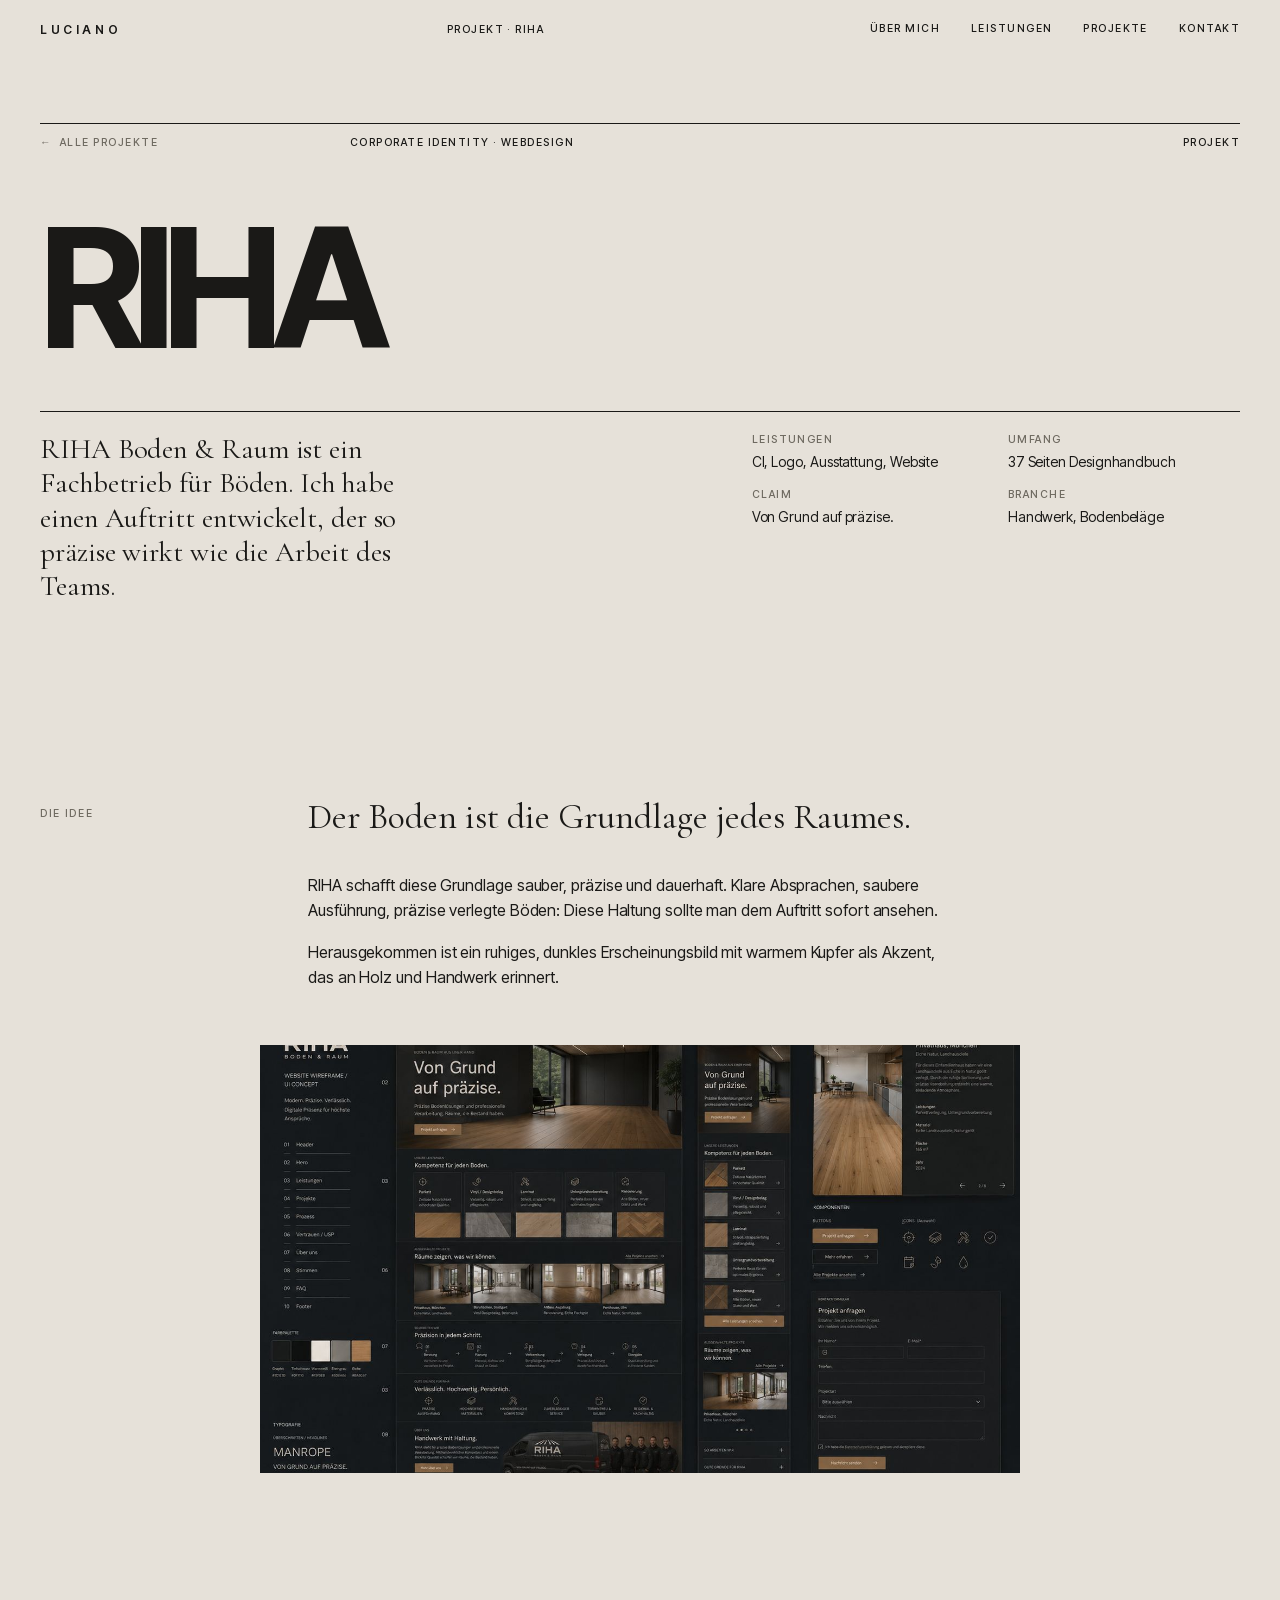
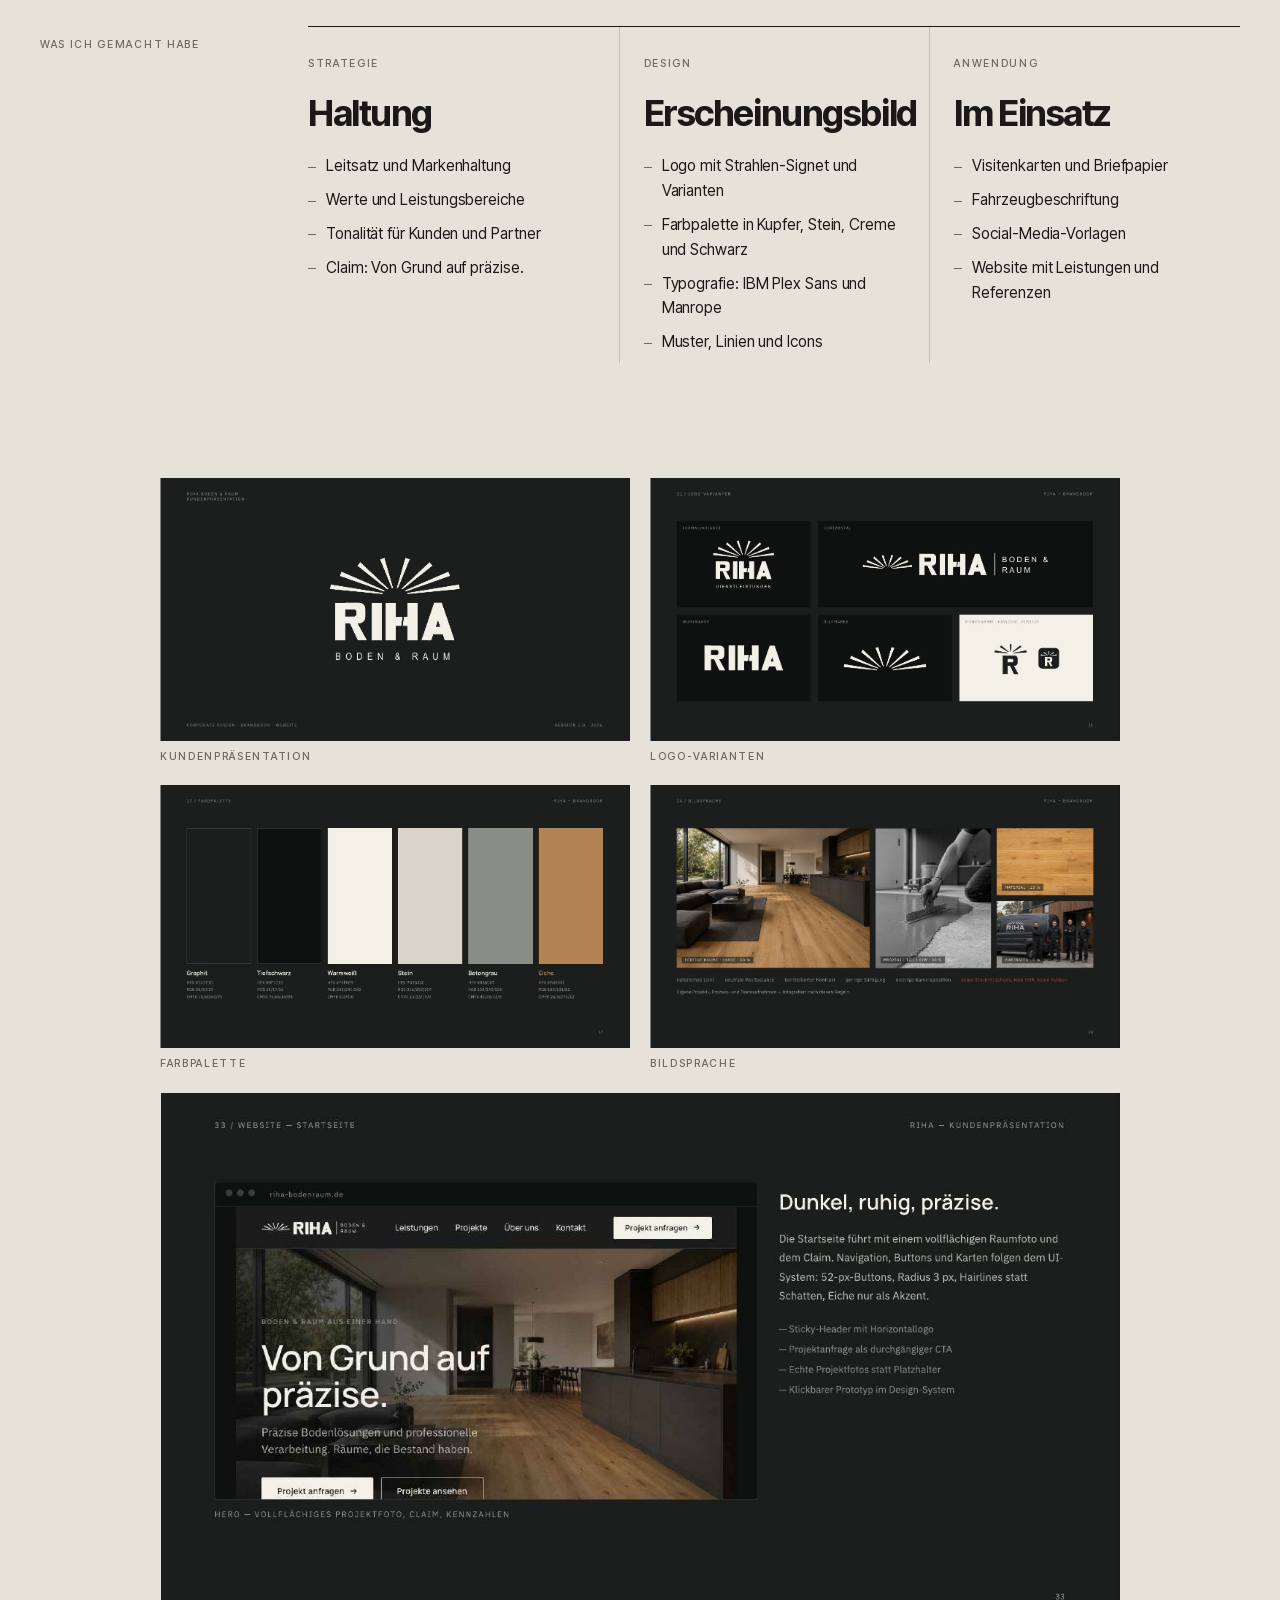
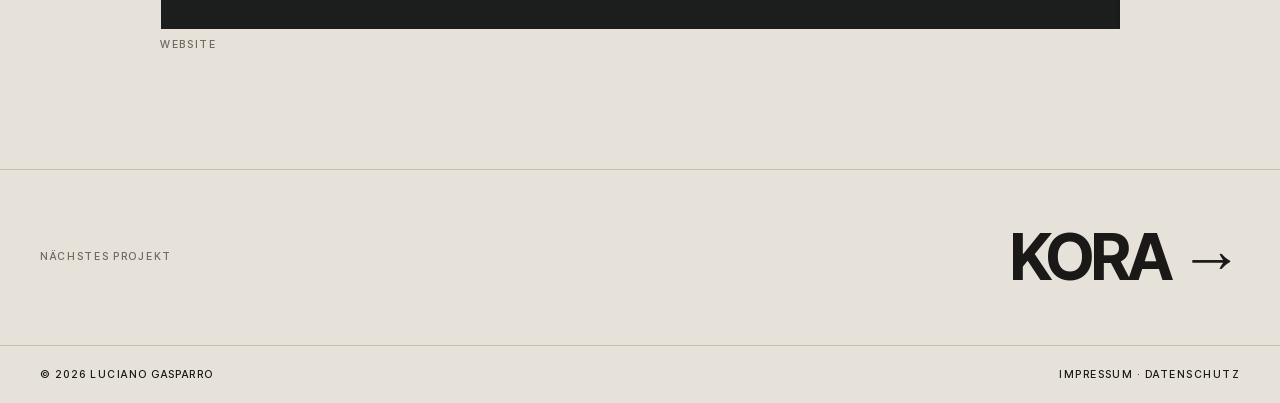
==== commit 072ad6eb: "RIHA: Bild mit dem Fahrzeug entfernt Co-Authored-By: Claude Opus 5.5 <noreply@anthropic.com> Claude-" ====
--- a/projekte/riha.html
+++ b/projekte/riha.html
@@ -110,8 +110,7 @@
         <figure class="g-half"><img src="../assets/projekte/riha/s12.jpg" alt="RIHA Logo-Varianten" loading="lazy"><figcaption>Logo-Varianten</figcaption></figure>
         <figure class="g-half"><img src="../assets/projekte/riha/s18.jpg" alt="RIHA Farbpalette" loading="lazy"><figcaption>Farbpalette</figcaption></figure>
         <figure class="g-half"><img src="../assets/projekte/riha/s25.jpg" alt="RIHA Bildsprache mit Holzböden" loading="lazy"><figcaption>Bildsprache</figcaption></figure>
-        <figure class="g-half"><img src="../assets/projekte/riha/s29.jpg" alt="RIHA Fahrzeugbeschriftung" loading="lazy"><figcaption>Fahrzeug</figcaption></figure>
-        <figure class="g-half"><img src="../assets/projekte/riha/s34.jpg" alt="RIHA Website-Startseite" loading="lazy"><figcaption>Website</figcaption></figure>
+        <figure class="g-wide"><img src="../assets/projekte/riha/s34.jpg" alt="RIHA Website-Startseite" loading="lazy"><figcaption>Website</figcaption></figure>
       </div>
     </div>
   </section>
